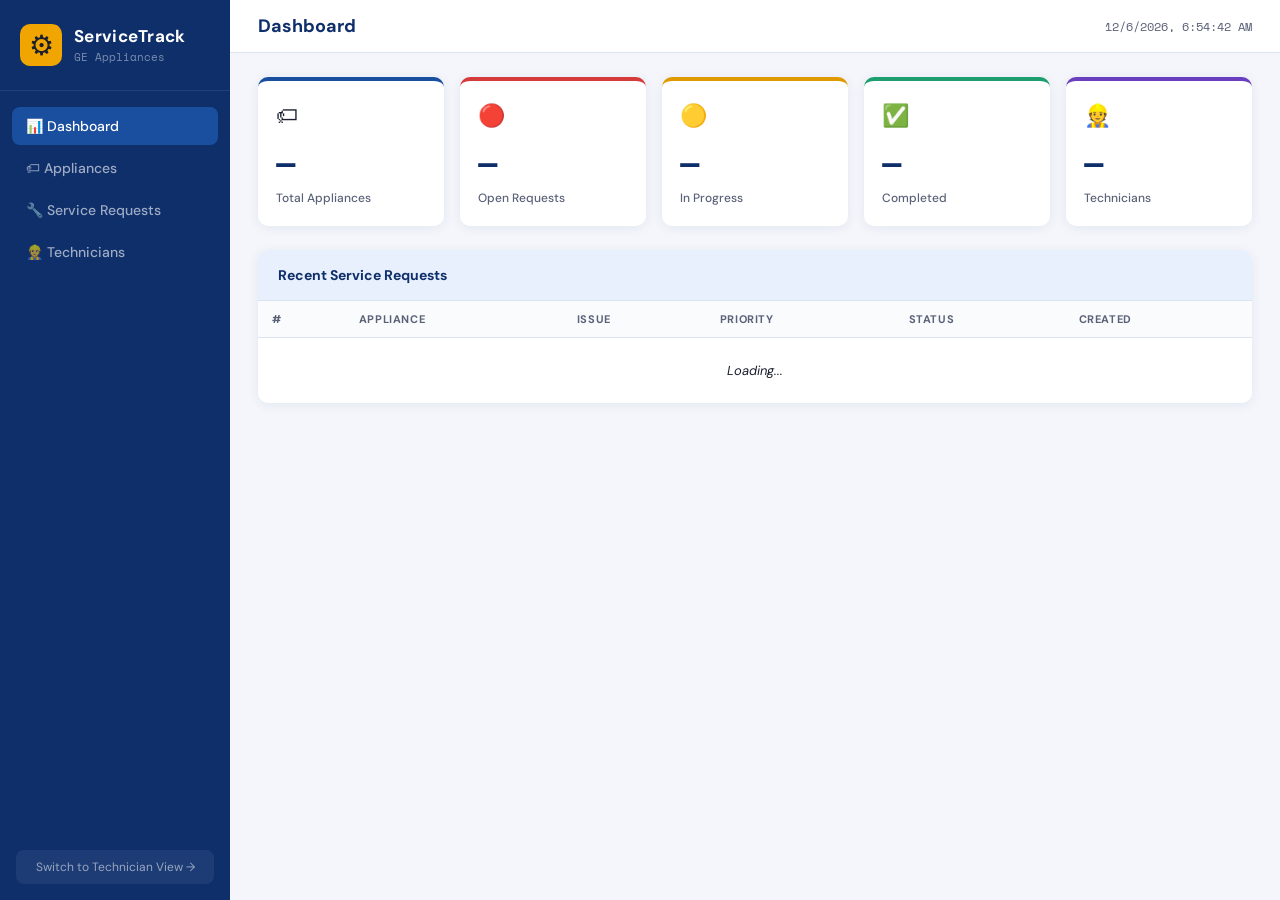
==== templates/index.html @ 8bd467b0 "Initial commit: Appliance Service Tracker - Full Stack Flask App" ====
<!DOCTYPE html>
<html lang="en">
<head>
  <meta charset="UTF-8" />
  <meta name="viewport" content="width=device-width, initial-scale=1.0" />
  <title>Appliance Service Tracker – Admin</title>
  <link rel="stylesheet" href="/static/css/style.css" />
  <link href="https://fonts.googleapis.com/css2?family=DM+Sans:wght@300;400;500;600;700&family=Space+Mono:wght@400;700&display=swap" rel="stylesheet">
</head>
<body>

  <!-- SIDEBAR -->
  <aside class="sidebar">
    <div class="sidebar-brand">
      <div class="brand-icon">⚙</div>
      <div>
        <div class="brand-title">ServiceTrack</div>
        <div class="brand-sub">GE Appliances</div>
      </div>
    </div>
    <nav class="sidebar-nav">
      <a class="nav-link active" onclick="showSection('dashboard')">📊 Dashboard</a>
      <a class="nav-link" onclick="showSection('appliances')">🏷 Appliances</a>
      <a class="nav-link" onclick="showSection('service-requests')">🔧 Service Requests</a>
      <a class="nav-link" onclick="showSection('technicians')">👷 Technicians</a>
    </nav>
    <div class="sidebar-footer">
      <a href="/technician" class="switch-btn">Switch to Technician View →</a>
    </div>
  </aside>

  <!-- MAIN -->
  <main class="main">

    <!-- TOPBAR -->
    <header class="topbar">
      <div class="topbar-title" id="topbar-title">Dashboard</div>
      <div class="topbar-time" id="topbar-time"></div>
    </header>

    <!-- DASHBOARD SECTION -->
    <section id="section-dashboard" class="section active">
      <div class="stat-grid">
        <div class="stat-card blue">
          <div class="stat-icon">🏷</div>
          <div class="stat-value" id="stat-appliances">—</div>
          <div class="stat-label">Total Appliances</div>
        </div>
        <div class="stat-card orange">
          <div class="stat-icon">🔴</div>
          <div class="stat-value" id="stat-open">—</div>
          <div class="stat-label">Open Requests</div>
        </div>
        <div class="stat-card yellow">
          <div class="stat-icon">🟡</div>
          <div class="stat-value" id="stat-inprogress">—</div>
          <div class="stat-label">In Progress</div>
        </div>
        <div class="stat-card green">
          <div class="stat-icon">✅</div>
          <div class="stat-value" id="stat-completed">—</div>
          <div class="stat-label">Completed</div>
        </div>
        <div class="stat-card purple">
          <div class="stat-icon">👷</div>
          <div class="stat-value" id="stat-technicians">—</div>
          <div class="stat-label">Technicians</div>
        </div>
      </div>
      <div class="table-card">
        <div class="table-header">Recent Service Requests</div>
        <table class="data-table">
          <thead><tr><th>#</th><th>Appliance</th><th>Issue</th><th>Priority</th><th>Status</th><th>Created</th></tr></thead>
          <tbody id="dashboard-table">
            <tr><td colspan="6" class="loading">Loading...</td></tr>
          </tbody>
        </table>
      </div>
    </section>

    <!-- APPLIANCES SECTION -->
    <section id="section-appliances" class="section">
      <div class="section-toolbar">
        <button class="btn btn-primary" onclick="openModal('modal-add-appliance')">+ Add Appliance</button>
      </div>
      <div class="table-card">
        <div class="table-header">Appliance Inventory</div>
        <table class="data-table">
          <thead><tr><th>ID</th><th>Name</th><th>Model</th><th>Serial</th><th>Location</th><th>Status</th><th>Requests</th><th>Actions</th></tr></thead>
          <tbody id="appliances-table">
            <tr><td colspan="8" class="loading">Loading...</td></tr>
          </tbody>
        </table>
      </div>
    </section>

    <!-- SERVICE REQUESTS SECTION -->
    <section id="section-service-requests" class="section">
      <div class="section-toolbar">
        <button class="btn btn-primary" onclick="openModal('modal-add-request')">+ New Request</button>
        <select id="filter-status" onchange="loadServiceRequests()" class="filter-select">
          <option value="">All Status</option>
          <option value="open">Open</option>
          <option value="in_progress">In Progress</option>
          <option value="completed">Completed</option>
          <option value="cancelled">Cancelled</option>
        </select>
      </div>
      <div class="table-card">
        <div class="table-header">Service Requests</div>
        <table class="data-table">
          <thead><tr><th>#</th><th>Appliance</th><th>Issue</th><th>Priority</th><th>Status</th><th>Technician</th><th>Date</th><th>Actions</th></tr></thead>
          <tbody id="requests-table">
            <tr><td colspan="8" class="loading">Loading...</td></tr>
          </tbody>
        </table>
      </div>
    </section>

    <!-- TECHNICIANS SECTION -->
    <section id="section-technicians" class="section">
      <div class="section-toolbar">
        <button class="btn btn-primary" onclick="openModal('modal-add-technician')">+ Add Technician</button>
      </div>
      <div class="technician-grid" id="technician-grid">
        <div class="loading">Loading...</div>
      </div>
    </section>

  </main>

  <!-- MODALS -->

  <!-- Add Appliance Modal -->
  <div id="modal-add-appliance" class="modal-overlay" onclick="closeModalOnOverlay(event,'modal-add-appliance')">
    <div class="modal">
      <div class="modal-title">Add New Appliance</div>
      <div class="form-group"><label>Name *</label><input id="a-name" class="form-input" placeholder="e.g. Refrigerator" /></div>
      <div class="form-group"><label>Model *</label><input id="a-model" class="form-input" placeholder="e.g. GE Profile PFE28KYNFS" /></div>
      <div class="form-group"><label>Serial Number</label><input id="a-serial" class="form-input" placeholder="e.g. SN10028" /></div>
      <div class="form-group"><label>Location</label><input id="a-location" class="form-input" placeholder="e.g. Kitchen Block A" /></div>
      <div class="form-group"><label>Purchase Date</label><input id="a-date" class="form-input" type="date" /></div>
      <div class="modal-actions">
        <button class="btn btn-ghost" onclick="closeModal('modal-add-appliance')">Cancel</button>
        <button class="btn btn-primary" onclick="submitAddAppliance()">Add Appliance</button>
      </div>
    </div>
  </div>

  <!-- Add Service Request Modal -->
  <div id="modal-add-request" class="modal-overlay" onclick="closeModalOnOverlay(event,'modal-add-request')">
    <div class="modal">
      <div class="modal-title">New Service Request</div>
      <div class="form-group"><label>Appliance *</label>
        <select id="r-appliance" class="form-input"></select>
      </div>
      <div class="form-group"><label>Issue Description *</label>
        <textarea id="r-issue" class="form-input" rows="3" placeholder="Describe the issue..."></textarea>
      </div>
      <div class="form-group"><label>Priority</label>
        <select id="r-priority" class="form-input">
          <option value="low">Low</option>
          <option value="medium" selected>Medium</option>
          <option value="high">High</option>
        </select>
      </div>
      <div class="modal-actions">
        <button class="btn btn-ghost" onclick="closeModal('modal-add-request')">Cancel</button>
        <button class="btn btn-primary" onclick="submitAddRequest()">Submit Request</button>
      </div>
    </div>
  </div>

  <!-- Assign Technician Modal -->
  <div id="modal-assign" class="modal-overlay" onclick="closeModalOnOverlay(event,'modal-assign')">
    <div class="modal">
      <div class="modal-title">Assign Technician</div>
      <div class="form-group"><label>Technician</label>
        <select id="assign-tech" class="form-input"></select>
      </div>
      <div class="form-group"><label>Update Status</label>
        <select id="assign-status" class="form-input">
          <option value="open">Open</option>
          <option value="in_progress">In Progress</option>
          <option value="completed">Completed</option>
          <option value="cancelled">Cancelled</option>
        </select>
      </div>
      <div class="form-group"><label>Notes</label>
        <textarea id="assign-notes" class="form-input" rows="2" placeholder="Add notes..."></textarea>
      </div>
      <input type="hidden" id="assign-req-id" />
      <div class="modal-actions">
        <button class="btn btn-ghost" onclick="closeModal('modal-assign')">Cancel</button>
        <button class="btn btn-primary" onclick="submitAssign()">Save</button>
      </div>
    </div>
  </div>

  <!-- Add Technician Modal -->
  <div id="modal-add-technician" class="modal-overlay" onclick="closeModalOnOverlay(event,'modal-add-technician')">
    <div class="modal">
      <div class="modal-title">Add Technician</div>
      <div class="form-group"><label>Name *</label><input id="t-name" class="form-input" placeholder="Full name" /></div>
      <div class="form-group"><label>Specialization *</label><input id="t-spec" class="form-input" placeholder="e.g. Refrigeration & HVAC" /></div>
      <div class="form-group"><label>Contact</label><input id="t-contact" class="form-input" placeholder="Phone number" /></div>
      <div class="modal-actions">
        <button class="btn btn-ghost" onclick="closeModal('modal-add-technician')">Cancel</button>
        <button class="btn btn-primary" onclick="submitAddTechnician()">Add Technician</button>
      </div>
    </div>
  </div>

  <!-- TOAST -->
  <div id="toast" class="toast"></div>

  <script src="/static/js/main.js"></script>
</body>
</html>
---- static/css/style.css ----
/* ── Appliance Service Tracker – Stylesheet ─────────────────────────────── */
/* Design: Industrial-clean, GE-inspired blue palette, DM Sans typography   */

:root {
  --blue:       #1a4fa0;
  --blue-dark:  #0f2f6b;
  --blue-light: #e8f0fd;
  --accent:     #f0a500;
  --green:      #1e9e6e;
  --red:        #d63b3b;
  --yellow:     #e09a00;
  --purple:     #6a3fbf;
  --bg:         #f4f6fb;
  --sidebar-bg: #0f2f6b;
  --card:       #ffffff;
  --text:       #1a1f2e;
  --text-soft:  #5a6278;
  --border:     #dce3f0;
  --radius:     10px;
  --shadow:     0 2px 12px rgba(15,47,107,0.08);
}

* { margin: 0; padding: 0; box-sizing: border-box; }

body {
  font-family: 'DM Sans', sans-serif;
  background: var(--bg);
  color: var(--text);
  display: flex;
  min-height: 100vh;
}

/* ── SIDEBAR ─────────────────────────────────── */
.sidebar {
  width: 230px;
  min-height: 100vh;
  background: var(--sidebar-bg);
  display: flex;
  flex-direction: column;
  position: fixed;
  top: 0; left: 0; bottom: 0;
}

.sidebar-brand {
  display: flex;
  align-items: center;
  gap: 12px;
  padding: 24px 20px;
  border-bottom: 1px solid rgba(255,255,255,0.08);
}

.brand-icon {
  font-size: 28px;
  background: var(--accent);
  width: 42px; height: 42px;
  border-radius: 10px;
  display: flex; align-items: center; justify-content: center;
}

.brand-title { font-size: 17px; font-weight: 700; color: #fff; letter-spacing: .3px; }
.brand-sub   { font-size: 11px; color: rgba(255,255,255,0.45); margin-top: 2px; font-family: 'Space Mono', monospace; }

.sidebar-nav {
  flex: 1;
  padding: 16px 12px;
  display: flex; flex-direction: column; gap: 4px;
}

.nav-link {
  display: block;
  padding: 10px 14px;
  border-radius: 8px;
  color: rgba(255,255,255,0.6);
  font-size: 14px; font-weight: 500;
  cursor: pointer;
  transition: all 0.18s;
  text-decoration: none;
}
.nav-link:hover  { background: rgba(255,255,255,0.08); color: #fff; }
.nav-link.active { background: var(--blue); color: #fff; }

.sidebar-footer { padding: 16px; }
.switch-btn {
  display: block;
  text-align: center;
  padding: 9px;
  border-radius: 8px;
  background: rgba(255,255,255,0.06);
  color: rgba(255,255,255,0.55);
  font-size: 12px;
  text-decoration: none;
  transition: all .18s;
}
.switch-btn:hover { background: rgba(255,255,255,0.12); color: #fff; }

/* ── MAIN ────────────────────────────────────── */
.main {
  margin-left: 230px;
  flex: 1;
  display: flex;
  flex-direction: column;
  min-height: 100vh;
}

.topbar {
  background: var(--card);
  border-bottom: 1px solid var(--border);
  padding: 14px 28px;
  display: flex; align-items: center; justify-content: space-between;
  position: sticky; top: 0; z-index: 10;
}

.topbar-title { font-size: 18px; font-weight: 700; color: var(--blue-dark); }
.topbar-time  { font-size: 12px; color: var(--text-soft); font-family: 'Space Mono', monospace; }

/* ── SECTIONS ────────────────────────────────── */
.section { display: none; padding: 24px 28px; }
.section.active { display: block; }

.section-toolbar {
  display: flex; align-items: center; gap: 12px;
  margin-bottom: 18px;
}

/* ── STAT CARDS ──────────────────────────────── */
.stat-grid {
  display: grid;
  grid-template-columns: repeat(5, 1fr);
  gap: 16px;
  margin-bottom: 24px;
}

.stat-card {
  background: var(--card);
  border-radius: var(--radius);
  padding: 20px 18px;
  box-shadow: var(--shadow);
  border-top: 4px solid transparent;
  position: relative; overflow: hidden;
}
.stat-card.blue   { border-top-color: var(--blue); }
.stat-card.orange { border-top-color: var(--red); }
.stat-card.yellow { border-top-color: var(--yellow); }
.stat-card.green  { border-top-color: var(--green); }
.stat-card.purple { border-top-color: var(--purple); }

.stat-icon  { font-size: 22px; margin-bottom: 8px; }
.stat-value { font-size: 32px; font-weight: 700; color: var(--blue-dark); font-family: 'Space Mono', monospace; }
.stat-label { font-size: 12px; color: var(--text-soft); margin-top: 4px; font-weight: 500; }

/* ── TABLE CARD ──────────────────────────────── */
.table-card {
  background: var(--card);
  border-radius: var(--radius);
  box-shadow: var(--shadow);
  overflow: hidden;
}

.table-header {
  padding: 16px 20px;
  font-size: 14px; font-weight: 700;
  color: var(--blue-dark);
  border-bottom: 1px solid var(--border);
  background: var(--blue-light);
}

.data-table {
  width: 100%;
  border-collapse: collapse;
  font-size: 13px;
}

.data-table thead th {
  padding: 11px 14px;
  text-align: left;
  font-size: 11px; font-weight: 700;
  color: var(--text-soft);
  text-transform: uppercase; letter-spacing: .6px;
  border-bottom: 1px solid var(--border);
  background: #fafbfd;
}

.data-table tbody tr {
  border-bottom: 1px solid var(--border);
  transition: background 0.12s;
}
.data-table tbody tr:last-child { border-bottom: none; }
.data-table tbody tr:hover { background: var(--blue-light); }

.data-table td {
  padding: 12px 14px;
  color: var(--text);
  vertical-align: middle;
}

.loading { color: var(--text-soft); text-align: center; padding: 24px !important; font-style: italic; }

/* ── BADGES ──────────────────────────────────── */
.badge {
  display: inline-block;
  padding: 3px 10px;
  border-radius: 20px;
  font-size: 11px; font-weight: 700;
  text-transform: uppercase; letter-spacing: .4px;
}
.badge-open        { background: #fff0e8; color: #c55a00; }
.badge-in_progress { background: #fff8e0; color: #a07000; }
.badge-completed   { background: #e6f9f2; color: #1e7a52; }
.badge-cancelled   { background: #f0f0f0; color: #888; }
.badge-active      { background: #e6f9f2; color: #1e7a52; }
.badge-maintenance { background: #fff8e0; color: #a07000; }
.badge-retired     { background: #f0f0f0; color: #888; }
.badge-high        { background: #fde8e8; color: var(--red); }
.badge-medium      { background: #fff8e0; color: #a07000; }
.badge-low         { background: #e6f9f2; color: #1e7a52; }

/* ── TECHNICIAN GRID ─────────────────────────── */
.technician-grid {
  display: grid;
  grid-template-columns: repeat(auto-fill, minmax(260px, 1fr));
  gap: 16px;
}

.tech-card {
  background: var(--card);
  border-radius: var(--radius);
  padding: 20px;
  box-shadow: var(--shadow);
  border-left: 4px solid var(--blue);
}

.tech-name  { font-size: 16px; font-weight: 700; color: var(--blue-dark); margin-bottom: 4px; }
.tech-spec  { font-size: 13px; color: var(--text-soft); margin-bottom: 8px; }
.tech-meta  { font-size: 12px; color: var(--text-soft); }
.tech-avail { font-weight: 600; }
.tech-avail.yes { color: var(--green); }
.tech-avail.no  { color: var(--red); }

/* ── BUTTONS ─────────────────────────────────── */
.btn {
  padding: 9px 18px;
  border-radius: 8px;
  border: none;
  font-size: 13px; font-weight: 600;
  cursor: pointer;
  transition: all .15s;
  font-family: 'DM Sans', sans-serif;
}
.btn-primary { background: var(--blue); color: #fff; }
.btn-primary:hover { background: var(--blue-dark); }
.btn-ghost { background: var(--border); color: var(--text); }
.btn-ghost:hover { background: #ccd4e0; }
.btn-sm { padding: 5px 12px; font-size: 12px; border-radius: 6px; }
.btn-warn { background: var(--red); color: #fff; }
.btn-warn:hover { background: #b02020; }
.btn-assign { background: var(--blue-light); color: var(--blue); border: 1px solid var(--blue); }
.btn-assign:hover { background: var(--blue); color: #fff; }

.filter-select {
  padding: 8px 12px;
  border-radius: 8px;
  border: 1px solid var(--border);
  font-size: 13px;
  font-family: 'DM Sans', sans-serif;
  background: var(--card); color: var(--text);
  cursor: pointer;
}

/* ── MODAL ───────────────────────────────────── */
.modal-overlay {
  display: none;
  position: fixed; inset: 0;
  background: rgba(10,25,60,0.45);
  z-index: 100;
  align-items: center; justify-content: center;
  backdrop-filter: blur(3px);
}
.modal-overlay.open { display: flex; }

.modal {
  background: var(--card);
  border-radius: 14px;
  padding: 28px;
  width: 440px;
  max-width: 95vw;
  box-shadow: 0 20px 60px rgba(10,25,60,0.25);
}

.modal-title {
  font-size: 18px; font-weight: 700;
  color: var(--blue-dark);
  margin-bottom: 20px;
  padding-bottom: 12px;
  border-bottom: 2px solid var(--blue-light);
}

.form-group { margin-bottom: 14px; }
.form-group label { display: block; font-size: 12px; font-weight: 600; color: var(--text-soft); margin-bottom: 5px; text-transform: uppercase; letter-spacing: .4px; }
.form-input {
  width: 100%;
  padding: 9px 12px;
  border: 1px solid var(--border);
  border-radius: 8px;
  font-size: 14px;
  font-family: 'DM Sans', sans-serif;
  color: var(--text);
  background: #fafbfd;
  transition: border .15s;
}
.form-input:focus { outline: none; border-color: var(--blue); background: #fff; }

textarea.form-input { resize: vertical; }

.modal-actions {
  display: flex; gap: 10px; justify-content: flex-end;
  margin-top: 20px;
  padding-top: 14px;
  border-top: 1px solid var(--border);
}

/* ── TOAST ───────────────────────────────────── */
.toast {
  position: fixed; bottom: 28px; right: 28px;
  background: var(--blue-dark);
  color: #fff;
  padding: 12px 20px;
  border-radius: 10px;
  font-size: 14px; font-weight: 500;
  box-shadow: 0 6px 24px rgba(0,0,0,0.25);
  transform: translateY(80px);
  opacity: 0;
  transition: all .3s ease;
  z-index: 999;
}
.toast.show { transform: translateY(0); opacity: 1; }
.toast.success { background: var(--green); }
.toast.error   { background: var(--red); }

/* ── RESPONSIVE ──────────────────────────────── */
@media (max-width: 900px) {
  .stat-grid { grid-template-columns: repeat(2,1fr); }
}
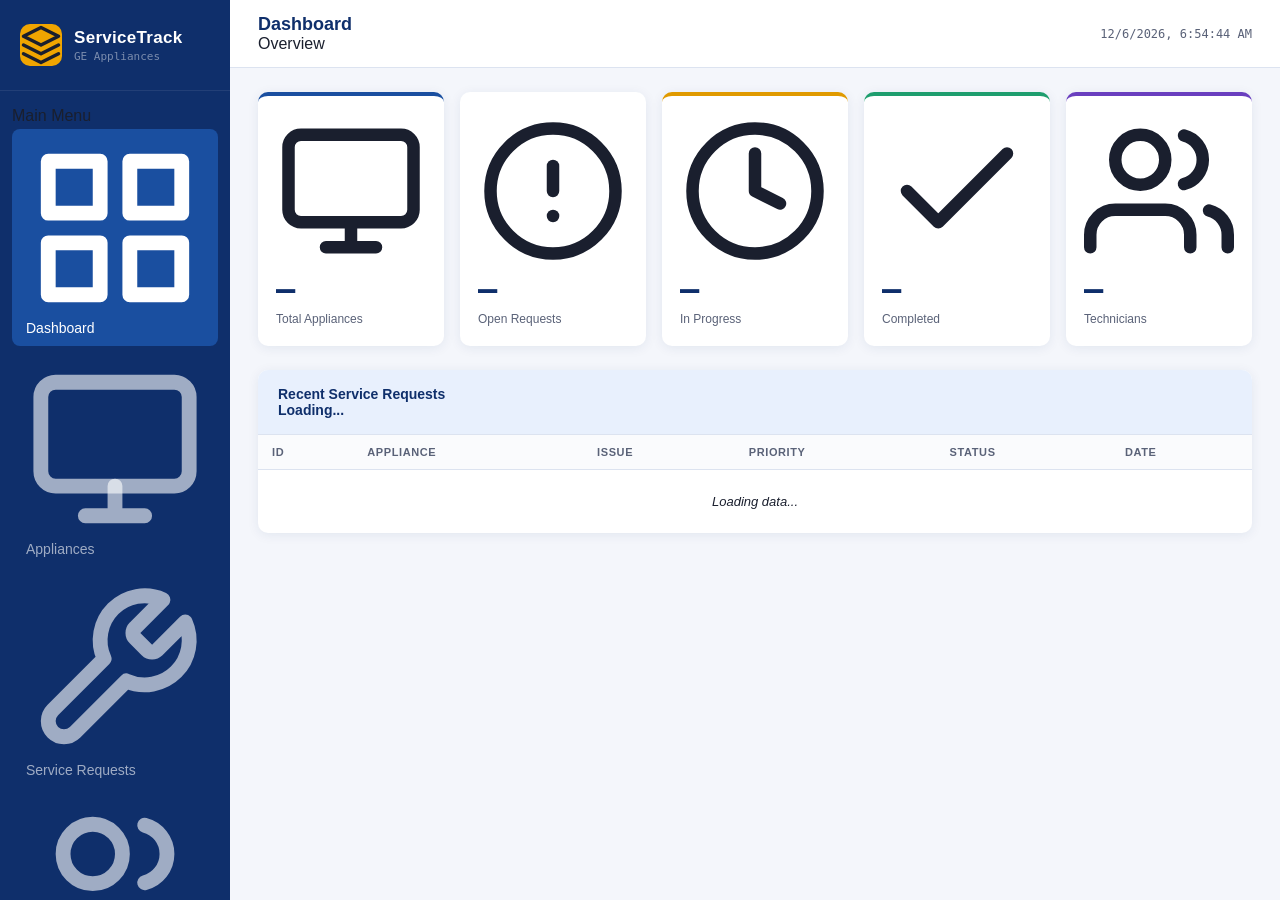
==== commit 63cb692d: "Add files via upload" ====
--- a/templates/index.html
+++ b/templates/index.html
@@ -3,217 +3,318 @@
 <head>
   <meta charset="UTF-8" />
   <meta name="viewport" content="width=device-width, initial-scale=1.0" />
-  <title>Appliance Service Tracker – Admin</title>
+  <title>ServiceTrack – GE Appliances</title>
   <link rel="stylesheet" href="/static/css/style.css" />
-  <link href="https://fonts.googleapis.com/css2?family=DM+Sans:wght@300;400;500;600;700&family=Space+Mono:wght@400;700&display=swap" rel="stylesheet">
+  <link href="https://fonts.googleapis.com/css2?family=Inter:wght@300;400;500;600;700;800&display=swap" rel="stylesheet">
 </head>
 <body>
 
-  <!-- SIDEBAR -->
-  <aside class="sidebar">
-    <div class="sidebar-brand">
-      <div class="brand-icon">⚙</div>
-      <div>
-        <div class="brand-title">ServiceTrack</div>
-        <div class="brand-sub">GE Appliances</div>
-      </div>
-    </div>
-    <nav class="sidebar-nav">
-      <a class="nav-link active" onclick="showSection('dashboard')">📊 Dashboard</a>
-      <a class="nav-link" onclick="showSection('appliances')">🏷 Appliances</a>
-      <a class="nav-link" onclick="showSection('service-requests')">🔧 Service Requests</a>
-      <a class="nav-link" onclick="showSection('technicians')">👷 Technicians</a>
-    </nav>
-    <div class="sidebar-footer">
-      <a href="/technician" class="switch-btn">Switch to Technician View →</a>
-    </div>
-  </aside>
-
-  <!-- MAIN -->
-  <main class="main">
-
-    <!-- TOPBAR -->
-    <header class="topbar">
+<!-- ── SIDEBAR ──────────────────────────────────────── -->
+<aside class="sidebar">
+  <div class="sidebar-brand">
+    <div class="brand-icon">
+      <svg viewBox="0 0 24 24" fill="none" stroke="currentColor" stroke-width="2" stroke-linecap="round" stroke-linejoin="round">
+        <path d="M12 2L2 7l10 5 10-5-10-5z"/><path d="M2 17l10 5 10-5"/><path d="M2 12l10 5 10-5"/>
+      </svg>
+    </div>
+    <div>
+      <div class="brand-title">ServiceTrack</div>
+      <div class="brand-sub">GE Appliances</div>
+    </div>
+  </div>
+
+  <nav class="sidebar-nav">
+    <div class="nav-label">Main Menu</div>
+
+    <a class="nav-link active" onclick="showSection('dashboard', this)">
+      <svg viewBox="0 0 24 24" fill="none" stroke="currentColor" stroke-width="2" stroke-linecap="round" stroke-linejoin="round">
+        <rect x="3" y="3" width="7" height="7"/><rect x="14" y="3" width="7" height="7"/>
+        <rect x="14" y="14" width="7" height="7"/><rect x="3" y="14" width="7" height="7"/>
+      </svg>
+      Dashboard
+    </a>
+
+    <a class="nav-link" onclick="showSection('appliances', this)">
+      <svg viewBox="0 0 24 24" fill="none" stroke="currentColor" stroke-width="2" stroke-linecap="round" stroke-linejoin="round">
+        <rect x="2" y="3" width="20" height="14" rx="2"/><path d="M8 21h8m-4-4v4"/>
+      </svg>
+      Appliances
+    </a>
+
+    <a class="nav-link" onclick="showSection('service-requests', this)">
+      <svg viewBox="0 0 24 24" fill="none" stroke="currentColor" stroke-width="2" stroke-linecap="round" stroke-linejoin="round">
+        <path d="M14.7 6.3a1 1 0 0 0 0 1.4l1.6 1.6a1 1 0 0 0 1.4 0l3.77-3.77a6 6 0 0 1-7.94 7.94l-6.91 6.91a2.12 2.12 0 0 1-3-3l6.91-6.91a6 6 0 0 1 7.94-7.94l-3.76 3.76z"/>
+      </svg>
+      Service Requests
+    </a>
+
+    <a class="nav-link" onclick="showSection('technicians', this)">
+      <svg viewBox="0 0 24 24" fill="none" stroke="currentColor" stroke-width="2" stroke-linecap="round" stroke-linejoin="round">
+        <path d="M17 21v-2a4 4 0 0 0-4-4H5a4 4 0 0 0-4 4v2"/><circle cx="9" cy="7" r="4"/>
+        <path d="M23 21v-2a4 4 0 0 0-3-3.87"/><path d="M16 3.13a4 4 0 0 1 0 7.75"/>
+      </svg>
+      Technicians
+    </a>
+  </nav>
+
+  <div class="sidebar-footer">
+    <a href="/technician" class="switch-btn">
+      <svg viewBox="0 0 24 24" fill="none" stroke="currentColor" stroke-width="2" stroke-linecap="round" stroke-linejoin="round">
+        <path d="M16 21v-2a4 4 0 0 0-4-4H6a4 4 0 0 0-4 4v2"/><circle cx="9" cy="7" r="4"/>
+        <polyline points="16 11 18 13 22 9"/>
+      </svg>
+      Technician View
+    </a>
+  </div>
+</aside>
+
+<!-- ── MAIN ──────────────────────────────────────────── -->
+<main class="main">
+
+  <!-- TOPBAR -->
+  <header class="topbar">
+    <div class="topbar-left">
       <div class="topbar-title" id="topbar-title">Dashboard</div>
+      <span class="topbar-badge" id="topbar-badge">Overview</span>
+    </div>
+    <div class="topbar-right">
+      <div class="topbar-dot"></div>
       <div class="topbar-time" id="topbar-time"></div>
-    </header>
-
-    <!-- DASHBOARD SECTION -->
-    <section id="section-dashboard" class="section active">
-      <div class="stat-grid">
-        <div class="stat-card blue">
-          <div class="stat-icon">🏷</div>
-          <div class="stat-value" id="stat-appliances">—</div>
-          <div class="stat-label">Total Appliances</div>
-        </div>
-        <div class="stat-card orange">
-          <div class="stat-icon">🔴</div>
-          <div class="stat-value" id="stat-open">—</div>
-          <div class="stat-label">Open Requests</div>
-        </div>
-        <div class="stat-card yellow">
-          <div class="stat-icon">🟡</div>
-          <div class="stat-value" id="stat-inprogress">—</div>
-          <div class="stat-label">In Progress</div>
-        </div>
-        <div class="stat-card green">
-          <div class="stat-icon">✅</div>
-          <div class="stat-value" id="stat-completed">—</div>
-          <div class="stat-label">Completed</div>
-        </div>
-        <div class="stat-card purple">
-          <div class="stat-icon">👷</div>
-          <div class="stat-value" id="stat-technicians">—</div>
-          <div class="stat-label">Technicians</div>
-        </div>
-      </div>
-      <div class="table-card">
-        <div class="table-header">Recent Service Requests</div>
-        <table class="data-table">
-          <thead><tr><th>#</th><th>Appliance</th><th>Issue</th><th>Priority</th><th>Status</th><th>Created</th></tr></thead>
-          <tbody id="dashboard-table">
-            <tr><td colspan="6" class="loading">Loading...</td></tr>
-          </tbody>
-        </table>
-      </div>
-    </section>
-
-    <!-- APPLIANCES SECTION -->
-    <section id="section-appliances" class="section">
-      <div class="section-toolbar">
-        <button class="btn btn-primary" onclick="openModal('modal-add-appliance')">+ Add Appliance</button>
-      </div>
-      <div class="table-card">
-        <div class="table-header">Appliance Inventory</div>
-        <table class="data-table">
-          <thead><tr><th>ID</th><th>Name</th><th>Model</th><th>Serial</th><th>Location</th><th>Status</th><th>Requests</th><th>Actions</th></tr></thead>
-          <tbody id="appliances-table">
-            <tr><td colspan="8" class="loading">Loading...</td></tr>
-          </tbody>
-        </table>
-      </div>
-    </section>
-
-    <!-- SERVICE REQUESTS SECTION -->
-    <section id="section-service-requests" class="section">
-      <div class="section-toolbar">
-        <button class="btn btn-primary" onclick="openModal('modal-add-request')">+ New Request</button>
-        <select id="filter-status" onchange="loadServiceRequests()" class="filter-select">
-          <option value="">All Status</option>
-          <option value="open">Open</option>
-          <option value="in_progress">In Progress</option>
-          <option value="completed">Completed</option>
-          <option value="cancelled">Cancelled</option>
-        </select>
-      </div>
-      <div class="table-card">
-        <div class="table-header">Service Requests</div>
-        <table class="data-table">
-          <thead><tr><th>#</th><th>Appliance</th><th>Issue</th><th>Priority</th><th>Status</th><th>Technician</th><th>Date</th><th>Actions</th></tr></thead>
-          <tbody id="requests-table">
-            <tr><td colspan="8" class="loading">Loading...</td></tr>
-          </tbody>
-        </table>
-      </div>
-    </section>
-
-    <!-- TECHNICIANS SECTION -->
-    <section id="section-technicians" class="section">
-      <div class="section-toolbar">
-        <button class="btn btn-primary" onclick="openModal('modal-add-technician')">+ Add Technician</button>
-      </div>
-      <div class="technician-grid" id="technician-grid">
-        <div class="loading">Loading...</div>
-      </div>
-    </section>
-
-  </main>
-
-  <!-- MODALS -->
-
-  <!-- Add Appliance Modal -->
-  <div id="modal-add-appliance" class="modal-overlay" onclick="closeModalOnOverlay(event,'modal-add-appliance')">
-    <div class="modal">
+    </div>
+  </header>
+
+  <!-- ── DASHBOARD ──────────────────────────────────── -->
+  <section id="section-dashboard" class="section active">
+
+    <div class="stat-grid">
+      <div class="stat-card blue">
+        <div class="stat-top">
+          <div class="stat-icon-wrap">
+            <svg viewBox="0 0 24 24" fill="none" stroke="currentColor" stroke-width="2" stroke-linecap="round" stroke-linejoin="round">
+              <rect x="2" y="3" width="20" height="14" rx="2"/><path d="M8 21h8m-4-4v4"/>
+            </svg>
+          </div>
+        </div>
+        <div class="stat-value" id="stat-appliances">—</div>
+        <div class="stat-label">Total Appliances</div>
+      </div>
+
+      <div class="stat-card red">
+        <div class="stat-top">
+          <div class="stat-icon-wrap">
+            <svg viewBox="0 0 24 24" fill="none" stroke="currentColor" stroke-width="2" stroke-linecap="round" stroke-linejoin="round">
+              <circle cx="12" cy="12" r="10"/><line x1="12" y1="8" x2="12" y2="12"/><line x1="12" y1="16" x2="12.01" y2="16"/>
+            </svg>
+          </div>
+        </div>
+        <div class="stat-value" id="stat-open">—</div>
+        <div class="stat-label">Open Requests</div>
+      </div>
+
+      <div class="stat-card yellow">
+        <div class="stat-top">
+          <div class="stat-icon-wrap">
+            <svg viewBox="0 0 24 24" fill="none" stroke="currentColor" stroke-width="2" stroke-linecap="round" stroke-linejoin="round">
+              <circle cx="12" cy="12" r="10"/><polyline points="12 6 12 12 16 14"/>
+            </svg>
+          </div>
+        </div>
+        <div class="stat-value" id="stat-inprogress">—</div>
+        <div class="stat-label">In Progress</div>
+      </div>
+
+      <div class="stat-card green">
+        <div class="stat-top">
+          <div class="stat-icon-wrap">
+            <svg viewBox="0 0 24 24" fill="none" stroke="currentColor" stroke-width="2" stroke-linecap="round" stroke-linejoin="round">
+              <polyline points="20 6 9 17 4 12"/>
+            </svg>
+          </div>
+        </div>
+        <div class="stat-value" id="stat-completed">—</div>
+        <div class="stat-label">Completed</div>
+      </div>
+
+      <div class="stat-card purple">
+        <div class="stat-top">
+          <div class="stat-icon-wrap">
+            <svg viewBox="0 0 24 24" fill="none" stroke="currentColor" stroke-width="2" stroke-linecap="round" stroke-linejoin="round">
+              <path d="M17 21v-2a4 4 0 0 0-4-4H5a4 4 0 0 0-4 4v2"/><circle cx="9" cy="7" r="4"/>
+              <path d="M23 21v-2a4 4 0 0 0-3-3.87"/><path d="M16 3.13a4 4 0 0 1 0 7.75"/>
+            </svg>
+          </div>
+        </div>
+        <div class="stat-value" id="stat-technicians">—</div>
+        <div class="stat-label">Technicians</div>
+      </div>
+    </div>
+
+    <div class="table-card">
+      <div class="table-header">
+        <div class="table-header-title">Recent Service Requests</div>
+        <div class="table-header-sub" id="dash-count">Loading...</div>
+      </div>
+      <table class="data-table">
+        <thead>
+          <tr>
+            <th>ID</th><th>Appliance</th><th>Issue</th>
+            <th>Priority</th><th>Status</th><th>Date</th>
+          </tr>
+        </thead>
+        <tbody id="dashboard-table">
+          <tr><td colspan="6" class="loading">Loading data...</td></tr>
+        </tbody>
+      </table>
+    </div>
+  </section>
+
+  <!-- ── APPLIANCES ──────────────────────────────────── -->
+  <section id="section-appliances" class="section">
+    <div class="section-toolbar">
+      <button class="btn btn-primary" onclick="openModal('modal-add-appliance')">
+        <svg viewBox="0 0 24 24" fill="none" stroke="currentColor" stroke-width="2.5" stroke-linecap="round" stroke-linejoin="round"><line x1="12" y1="5" x2="12" y2="19"/><line x1="5" y1="12" x2="19" y2="12"/></svg>
+        Add Appliance
+      </button>
+    </div>
+    <div class="table-card">
+      <div class="table-header">
+        <div class="table-header-title">Appliance Inventory</div>
+      </div>
+      <table class="data-table">
+        <thead>
+          <tr><th>ID</th><th>Name</th><th>Model</th><th>Serial</th><th>Location</th><th>Status</th><th>Requests</th><th>Actions</th></tr>
+        </thead>
+        <tbody id="appliances-table">
+          <tr><td colspan="8" class="loading">Loading...</td></tr>
+        </tbody>
+      </table>
+    </div>
+  </section>
+
+  <!-- ── SERVICE REQUESTS ────────────────────────────── -->
+  <section id="section-service-requests" class="section">
+    <div class="section-toolbar">
+      <button class="btn btn-primary" onclick="openModal('modal-add-request')">
+        <svg viewBox="0 0 24 24" fill="none" stroke="currentColor" stroke-width="2.5" stroke-linecap="round" stroke-linejoin="round"><line x1="12" y1="5" x2="12" y2="19"/><line x1="5" y1="12" x2="19" y2="12"/></svg>
+        New Request
+      </button>
+      <select id="filter-status" onchange="loadServiceRequests()" class="filter-select">
+        <option value="">All Status</option>
+        <option value="open">Open</option>
+        <option value="in_progress">In Progress</option>
+        <option value="completed">Completed</option>
+        <option value="cancelled">Cancelled</option>
+      </select>
+    </div>
+    <div class="table-card">
+      <div class="table-header">
+        <div class="table-header-title">Service Requests</div>
+      </div>
+      <table class="data-table">
+        <thead>
+          <tr><th>ID</th><th>Appliance</th><th>Issue</th><th>Priority</th><th>Status</th><th>Technician</th><th>Date</th><th>Actions</th></tr>
+        </thead>
+        <tbody id="requests-table">
+          <tr><td colspan="8" class="loading">Loading...</td></tr>
+        </tbody>
+      </table>
+    </div>
+  </section>
+
+  <!-- ── TECHNICIANS ─────────────────────────────────── -->
+  <section id="section-technicians" class="section">
+    <div class="section-toolbar">
+      <button class="btn btn-primary" onclick="openModal('modal-add-technician')">
+        <svg viewBox="0 0 24 24" fill="none" stroke="currentColor" stroke-width="2.5" stroke-linecap="round" stroke-linejoin="round"><line x1="12" y1="5" x2="12" y2="19"/><line x1="5" y1="12" x2="19" y2="12"/></svg>
+        Add Technician
+      </button>
+    </div>
+    <div class="technician-grid" id="technician-grid">
+      <div class="loading">Loading...</div>
+    </div>
+  </section>
+
+</main>
+
+<!-- ── MODALS ──────────────────────────────────────── -->
+
+<div id="modal-add-appliance" class="modal-overlay" onclick="closeModalOnOverlay(event,'modal-add-appliance')">
+  <div class="modal">
+    <div class="modal-header">
       <div class="modal-title">Add New Appliance</div>
-      <div class="form-group"><label>Name *</label><input id="a-name" class="form-input" placeholder="e.g. Refrigerator" /></div>
-      <div class="form-group"><label>Model *</label><input id="a-model" class="form-input" placeholder="e.g. GE Profile PFE28KYNFS" /></div>
-      <div class="form-group"><label>Serial Number</label><input id="a-serial" class="form-input" placeholder="e.g. SN10028" /></div>
-      <div class="form-group"><label>Location</label><input id="a-location" class="form-input" placeholder="e.g. Kitchen Block A" /></div>
-      <div class="form-group"><label>Purchase Date</label><input id="a-date" class="form-input" type="date" /></div>
-      <div class="modal-actions">
-        <button class="btn btn-ghost" onclick="closeModal('modal-add-appliance')">Cancel</button>
-        <button class="btn btn-primary" onclick="submitAddAppliance()">Add Appliance</button>
-      </div>
-    </div>
-  </div>
-
-  <!-- Add Service Request Modal -->
-  <div id="modal-add-request" class="modal-overlay" onclick="closeModalOnOverlay(event,'modal-add-request')">
-    <div class="modal">
+      <button class="modal-close" onclick="closeModal('modal-add-appliance')">✕</button>
+    </div>
+    <div class="form-group"><label class="form-label">Name *</label><input id="a-name" class="form-input" placeholder="e.g. Refrigerator" /></div>
+    <div class="form-group"><label class="form-label">Model *</label><input id="a-model" class="form-input" placeholder="e.g. GE Profile PFE28KYNFS" /></div>
+    <div class="form-group"><label class="form-label">Serial Number</label><input id="a-serial" class="form-input" placeholder="e.g. SN10028" /></div>
+    <div class="form-group"><label class="form-label">Location</label><input id="a-location" class="form-input" placeholder="e.g. Kitchen Block A" /></div>
+    <div class="form-group"><label class="form-label">Purchase Date</label><input id="a-date" class="form-input" type="date" /></div>
+    <div class="modal-actions">
+      <button class="btn btn-ghost" onclick="closeModal('modal-add-appliance')">Cancel</button>
+      <button class="btn btn-primary" onclick="submitAddAppliance()">Add Appliance</button>
+    </div>
+  </div>
+</div>
+
+<div id="modal-add-request" class="modal-overlay" onclick="closeModalOnOverlay(event,'modal-add-request')">
+  <div class="modal">
+    <div class="modal-header">
       <div class="modal-title">New Service Request</div>
-      <div class="form-group"><label>Appliance *</label>
-        <select id="r-appliance" class="form-input"></select>
-      </div>
-      <div class="form-group"><label>Issue Description *</label>
-        <textarea id="r-issue" class="form-input" rows="3" placeholder="Describe the issue..."></textarea>
-      </div>
-      <div class="form-group"><label>Priority</label>
-        <select id="r-priority" class="form-input">
-          <option value="low">Low</option>
-          <option value="medium" selected>Medium</option>
-          <option value="high">High</option>
-        </select>
-      </div>
-      <div class="modal-actions">
-        <button class="btn btn-ghost" onclick="closeModal('modal-add-request')">Cancel</button>
-        <button class="btn btn-primary" onclick="submitAddRequest()">Submit Request</button>
-      </div>
-    </div>
-  </div>
-
-  <!-- Assign Technician Modal -->
-  <div id="modal-assign" class="modal-overlay" onclick="closeModalOnOverlay(event,'modal-assign')">
-    <div class="modal">
-      <div class="modal-title">Assign Technician</div>
-      <div class="form-group"><label>Technician</label>
-        <select id="assign-tech" class="form-input"></select>
-      </div>
-      <div class="form-group"><label>Update Status</label>
-        <select id="assign-status" class="form-input">
-          <option value="open">Open</option>
-          <option value="in_progress">In Progress</option>
-          <option value="completed">Completed</option>
-          <option value="cancelled">Cancelled</option>
-        </select>
-      </div>
-      <div class="form-group"><label>Notes</label>
-        <textarea id="assign-notes" class="form-input" rows="2" placeholder="Add notes..."></textarea>
-      </div>
-      <input type="hidden" id="assign-req-id" />
-      <div class="modal-actions">
-        <button class="btn btn-ghost" onclick="closeModal('modal-assign')">Cancel</button>
-        <button class="btn btn-primary" onclick="submitAssign()">Save</button>
-      </div>
-    </div>
-  </div>
-
-  <!-- Add Technician Modal -->
-  <div id="modal-add-technician" class="modal-overlay" onclick="closeModalOnOverlay(event,'modal-add-technician')">
-    <div class="modal">
+      <button class="modal-close" onclick="closeModal('modal-add-request')">✕</button>
+    </div>
+    <div class="form-group"><label class="form-label">Appliance *</label><select id="r-appliance" class="form-input"></select></div>
+    <div class="form-group"><label class="form-label">Issue Description *</label><textarea id="r-issue" class="form-input" placeholder="Describe the issue in detail..."></textarea></div>
+    <div class="form-group"><label class="form-label">Priority</label>
+      <select id="r-priority" class="form-input">
+        <option value="low">Low</option><option value="medium" selected>Medium</option><option value="high">High</option>
+      </select>
+    </div>
+    <div class="modal-actions">
+      <button class="btn btn-ghost" onclick="closeModal('modal-add-request')">Cancel</button>
+      <button class="btn btn-primary" onclick="submitAddRequest()">Submit Request</button>
+    </div>
+  </div>
+</div>
+
+<div id="modal-assign" class="modal-overlay" onclick="closeModalOnOverlay(event,'modal-assign')">
+  <div class="modal">
+    <div class="modal-header">
+      <div class="modal-title">Edit Service Request</div>
+      <button class="modal-close" onclick="closeModal('modal-assign')">✕</button>
+    </div>
+    <div class="form-group"><label class="form-label">Assign Technician</label><select id="assign-tech" class="form-input"></select></div>
+    <div class="form-group"><label class="form-label">Status</label>
+      <select id="assign-status" class="form-input">
+        <option value="open">Open</option><option value="in_progress">In Progress</option>
+        <option value="completed">Completed</option><option value="cancelled">Cancelled</option>
+      </select>
+    </div>
+    <div class="form-group"><label class="form-label">Notes</label><textarea id="assign-notes" class="form-input" placeholder="Add service notes..."></textarea></div>
+    <input type="hidden" id="assign-req-id" />
+    <div class="modal-actions">
+      <button class="btn btn-ghost" onclick="closeModal('modal-assign')">Cancel</button>
+      <button class="btn btn-primary" onclick="submitAssign()">Save Changes</button>
+    </div>
+  </div>
+</div>
+
+<div id="modal-add-technician" class="modal-overlay" onclick="closeModalOnOverlay(event,'modal-add-technician')">
+  <div class="modal">
+    <div class="modal-header">
       <div class="modal-title">Add Technician</div>
-      <div class="form-group"><label>Name *</label><input id="t-name" class="form-input" placeholder="Full name" /></div>
-      <div class="form-group"><label>Specialization *</label><input id="t-spec" class="form-input" placeholder="e.g. Refrigeration & HVAC" /></div>
-      <div class="form-group"><label>Contact</label><input id="t-contact" class="form-input" placeholder="Phone number" /></div>
-      <div class="modal-actions">
-        <button class="btn btn-ghost" onclick="closeModal('modal-add-technician')">Cancel</button>
-        <button class="btn btn-primary" onclick="submitAddTechnician()">Add Technician</button>
-      </div>
-    </div>
-  </div>
-
-  <!-- TOAST -->
-  <div id="toast" class="toast"></div>
-
-  <script src="/static/js/main.js"></script>
+      <button class="modal-close" onclick="closeModal('modal-add-technician')">✕</button>
+    </div>
+    <div class="form-group"><label class="form-label">Full Name *</label><input id="t-name" class="form-input" placeholder="e.g. Rajesh Kumar" /></div>
+    <div class="form-group"><label class="form-label">Specialization *</label><input id="t-spec" class="form-input" placeholder="e.g. Refrigeration & HVAC" /></div>
+    <div class="form-group"><label class="form-label">Contact Number</label><input id="t-contact" class="form-input" placeholder="Phone number" /></div>
+    <div class="modal-actions">
+      <button class="btn btn-ghost" onclick="closeModal('modal-add-technician')">Cancel</button>
+      <button class="btn btn-primary" onclick="submitAddTechnician()">Add Technician</button>
+    </div>
+  </div>
+</div>
+
+<div id="toast" class="toast"></div>
+<script src="/static/js/main.js"></script>
 </body>
 </html>
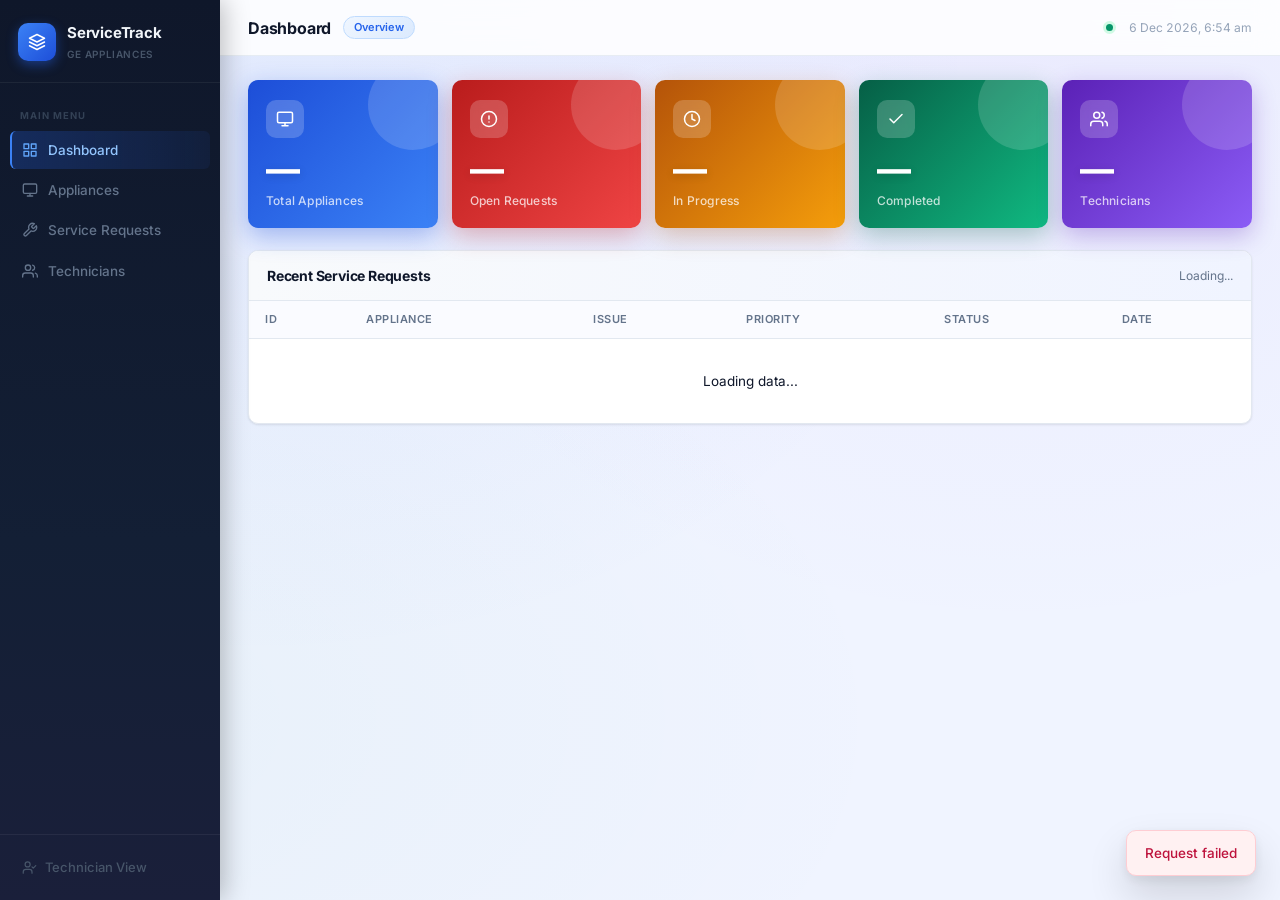
==== commit c56b1468: "fix: mobile responsive - hamburger drawer, table scroll" ====
--- a/templates/index.html
+++ b/templates/index.html
@@ -68,12 +68,18 @@
   </div>
 </aside>
 
+<!-- Sidebar overlay for mobile tap-to-close -->
+<div class="sidebar-overlay" id="sidebar-overlay" onclick="closeSidebar()"></div>
+
 <!-- ── MAIN ──────────────────────────────────────────── -->
 <main class="main">
 
   <!-- TOPBAR -->
   <header class="topbar">
     <div class="topbar-left">
+      <button class="hamburger" id="hamburger" onclick="toggleSidebar()">
+        <span></span><span></span><span></span>
+      </button>
       <div class="topbar-title" id="topbar-title">Dashboard</div>
       <span class="topbar-badge" id="topbar-badge">Overview</span>
     </div>
@@ -154,6 +160,7 @@
         <div class="table-header-title">Recent Service Requests</div>
         <div class="table-header-sub" id="dash-count">Loading...</div>
       </div>
+      <div class="table-scroll">
       <table class="data-table">
         <thead>
           <tr>
@@ -165,6 +172,7 @@
           <tr><td colspan="6" class="loading">Loading data...</td></tr>
         </tbody>
       </table>
+      </div>
     </div>
   </section>
 
@@ -180,6 +188,7 @@
       <div class="table-header">
         <div class="table-header-title">Appliance Inventory</div>
       </div>
+      <div class="table-scroll">
       <table class="data-table">
         <thead>
           <tr><th>ID</th><th>Name</th><th>Model</th><th>Serial</th><th>Location</th><th>Status</th><th>Requests</th><th>Actions</th></tr>
@@ -188,6 +197,7 @@
           <tr><td colspan="8" class="loading">Loading...</td></tr>
         </tbody>
       </table>
+      </div>
     </div>
   </section>
 
@@ -210,6 +220,7 @@
       <div class="table-header">
         <div class="table-header-title">Service Requests</div>
       </div>
+      <div class="table-scroll">
       <table class="data-table">
         <thead>
           <tr><th>ID</th><th>Appliance</th><th>Issue</th><th>Priority</th><th>Status</th><th>Technician</th><th>Date</th><th>Actions</th></tr>
@@ -218,6 +229,7 @@
           <tr><td colspan="8" class="loading">Loading...</td></tr>
         </tbody>
       </table>
+      </div>
     </div>
   </section>
 
@@ -316,5 +328,26 @@
 
 <div id="toast" class="toast"></div>
 <script src="/static/js/main.js"></script>
+<script>
+  function toggleSidebar() {
+    const sidebar  = document.querySelector('.sidebar');
+    const overlay  = document.getElementById('sidebar-overlay');
+    const hamburger = document.getElementById('hamburger');
+    sidebar.classList.toggle('open');
+    overlay.classList.toggle('open');
+    hamburger.classList.toggle('open');
+  }
+  function closeSidebar() {
+    document.querySelector('.sidebar').classList.remove('open');
+    document.getElementById('sidebar-overlay').classList.remove('open');
+    document.getElementById('hamburger').classList.remove('open');
+  }
+  // Close sidebar when a nav link is clicked on mobile
+  document.querySelectorAll('.nav-link').forEach(link => {
+    link.addEventListener('click', () => {
+      if (window.innerWidth <= 760) closeSidebar();
+    });
+  });
+</script>
 </body>
 </html>
--- a/static/css/style.css
+++ b/static/css/style.css
@@ -1,342 +1,642 @@
-/* ── Appliance Service Tracker – Stylesheet ─────────────────────────────── */
-/* Design: Industrial-clean, GE-inspired blue palette, DM Sans typography   */
+/* ── Appliance Service Tracker – Gradient UI ────────────────────────────── */
+@import url('https://fonts.googleapis.com/css2?family=Inter:wght@300;400;500;600;700;800&display=swap');
 
 :root {
-  --blue:       #1a4fa0;
-  --blue-dark:  #0f2f6b;
-  --blue-light: #e8f0fd;
-  --accent:     #f0a500;
-  --green:      #1e9e6e;
-  --red:        #d63b3b;
-  --yellow:     #e09a00;
-  --purple:     #6a3fbf;
-  --bg:         #f4f6fb;
-  --sidebar-bg: #0f2f6b;
-  --card:       #ffffff;
-  --text:       #1a1f2e;
-  --text-soft:  #5a6278;
-  --border:     #dce3f0;
-  --radius:     10px;
-  --shadow:     0 2px 12px rgba(15,47,107,0.08);
-}
-
-* { margin: 0; padding: 0; box-sizing: border-box; }
+  --blue:         #1d4ed8;
+  --blue-dark:    #1e3a8a;
+  --blue-mid:     #2563eb;
+  --blue-light:   #eff6ff;
+  --blue-border:  #bfdbfe;
+  --green:        #059669;
+  --green-light:  #ecfdf5;
+  --red:          #dc2626;
+  --red-light:    #fef2f2;
+  --yellow:       #d97706;
+  --yellow-light: #fffbeb;
+  --purple:       #7c3aed;
+  --purple-light: #f5f3ff;
+  --orange:       #ea580c;
+  --orange-light: #fff7ed;
+  --sidebar:      #0f172a;
+  --sidebar-mid:  #1e293b;
+  --sidebar-line: rgba(255,255,255,0.06);
+  --bg:           #f0f4ff;
+  --card:         #ffffff;
+  --text:         #0f172a;
+  --text-soft:    #64748b;
+  --text-xsoft:   #94a3b8;
+  --border:       #e2e8f0;
+  --border-mid:   #cbd5e1;
+  --radius-sm:    6px;
+  --radius:       10px;
+  --radius-lg:    14px;
+  --shadow-sm:    0 1px 3px rgba(0,0,0,0.06), 0 1px 2px rgba(0,0,0,0.04);
+  --shadow:       0 4px 16px rgba(0,0,0,0.10), 0 1px 4px rgba(0,0,0,0.06);
+  --shadow-lg:    0 20px 40px rgba(0,0,0,0.14), 0 4px 12px rgba(0,0,0,0.08);
+  --shadow-color: 0 8px 24px rgba(37,99,235,0.18);
+}
+
+*, *::before, *::after { margin: 0; padding: 0; box-sizing: border-box; }
 
 body {
-  font-family: 'DM Sans', sans-serif;
+  font-family: 'Inter', system-ui, sans-serif;
   background: var(--bg);
+  /* Subtle mesh gradient background */
+  background-image:
+    radial-gradient(at 20% 10%, rgba(37,99,235,0.07) 0px, transparent 50%),
+    radial-gradient(at 80% 0%,  rgba(124,58,237,0.05) 0px, transparent 50%),
+    radial-gradient(at 0%  80%, rgba(5,150,105,0.04)  0px, transparent 50%);
+  background-attachment: fixed;
   color: var(--text);
   display: flex;
   min-height: 100vh;
+  font-size: 14px;
+  line-height: 1.5;
+  -webkit-font-smoothing: antialiased;
 }
 
 /* ── SIDEBAR ─────────────────────────────────── */
 .sidebar {
-  width: 230px;
+  width: 220px;
   min-height: 100vh;
-  background: var(--sidebar-bg);
+  background: linear-gradient(180deg, #0f172a 0%, #131f35 60%, #1a1f3a 100%);
   display: flex;
   flex-direction: column;
   position: fixed;
   top: 0; left: 0; bottom: 0;
+  z-index: 50;
+  box-shadow: 4px 0 24px rgba(0,0,0,0.25);
 }
 
 .sidebar-brand {
   display: flex;
   align-items: center;
-  gap: 12px;
-  padding: 24px 20px;
-  border-bottom: 1px solid rgba(255,255,255,0.08);
+  gap: 11px;
+  padding: 22px 18px 20px;
+  border-bottom: 1px solid var(--sidebar-line);
 }
 
 .brand-icon {
-  font-size: 28px;
-  background: var(--accent);
-  width: 42px; height: 42px;
+  width: 38px; height: 38px;
   border-radius: 10px;
+  background: linear-gradient(135deg, #3b82f6, #1d4ed8);
   display: flex; align-items: center; justify-content: center;
-}
-
-.brand-title { font-size: 17px; font-weight: 700; color: #fff; letter-spacing: .3px; }
-.brand-sub   { font-size: 11px; color: rgba(255,255,255,0.45); margin-top: 2px; font-family: 'Space Mono', monospace; }
+  box-shadow: 0 4px 12px rgba(37,99,235,0.45);
+  flex-shrink: 0;
+}
+.brand-icon svg { width: 18px; height: 18px; color: #fff; }
+
+.brand-title { font-size: 15px; font-weight: 700; color: #f1f5f9; letter-spacing: -0.2px; }
+.brand-sub   { font-size: 10px; color: #475569; margin-top: 2px; font-weight: 600; letter-spacing: 0.6px; text-transform: uppercase; }
 
 .sidebar-nav {
   flex: 1;
-  padding: 16px 12px;
-  display: flex; flex-direction: column; gap: 4px;
+  padding: 12px 10px;
+  display: flex; flex-direction: column; gap: 2px;
+}
+
+.nav-label {
+  font-size: 9.5px; font-weight: 700;
+  color: #334155;
+  text-transform: uppercase; letter-spacing: 1px;
+  padding: 14px 10px 6px;
 }
 
 .nav-link {
-  display: block;
-  padding: 10px 14px;
-  border-radius: 8px;
-  color: rgba(255,255,255,0.6);
-  font-size: 14px; font-weight: 500;
+  display: flex; align-items: center; gap: 10px;
+  padding: 9px 12px;
+  border-radius: var(--radius-sm);
+  color: #64748b;
+  font-size: 13.5px; font-weight: 500;
   cursor: pointer;
-  transition: all 0.18s;
+  transition: all 0.15s;
   text-decoration: none;
-}
-.nav-link:hover  { background: rgba(255,255,255,0.08); color: #fff; }
-.nav-link.active { background: var(--blue); color: #fff; }
-
-.sidebar-footer { padding: 16px; }
+  border: none; background: none;
+  width: 100%; text-align: left;
+}
+.nav-link svg { width: 16px; height: 16px; flex-shrink: 0; }
+.nav-link:hover { background: rgba(255,255,255,0.07); color: #cbd5e1; }
+.nav-link.active {
+  background: linear-gradient(90deg, rgba(37,99,235,0.25), rgba(37,99,235,0.08));
+  color: #93c5fd;
+  border-left: 2px solid #3b82f6;
+  padding-left: 10px;
+}
+.nav-link.active svg { color: #60a5fa; }
+
+.sidebar-footer { padding: 14px 10px; border-top: 1px solid var(--sidebar-line); }
 .switch-btn {
-  display: block;
-  text-align: center;
-  padding: 9px;
-  border-radius: 8px;
-  background: rgba(255,255,255,0.06);
-  color: rgba(255,255,255,0.55);
-  font-size: 12px;
+  display: flex; align-items: center; gap: 8px;
+  padding: 9px 12px;
+  border-radius: var(--radius-sm);
+  color: #475569; font-size: 13px; font-weight: 500;
   text-decoration: none;
-  transition: all .18s;
-}
-.switch-btn:hover { background: rgba(255,255,255,0.12); color: #fff; }
+  transition: all .15s;
+}
+.switch-btn svg { width: 15px; height: 15px; flex-shrink: 0; }
+.switch-btn:hover { background: rgba(255,255,255,0.06); color: #94a3b8; }
 
 /* ── MAIN ────────────────────────────────────── */
 .main {
-  margin-left: 230px;
+  margin-left: 220px;
   flex: 1;
-  display: flex;
-  flex-direction: column;
+  display: flex; flex-direction: column;
   min-height: 100vh;
 }
 
+/* ── TOPBAR ──────────────────────────────────── */
 .topbar {
-  background: var(--card);
-  border-bottom: 1px solid var(--border);
-  padding: 14px 28px;
+  background: rgba(255,255,255,0.85);
+  backdrop-filter: blur(12px);
+  -webkit-backdrop-filter: blur(12px);
+  border-bottom: 1px solid rgba(226,232,240,0.8);
+  padding: 0 28px;
+  height: 56px;
   display: flex; align-items: center; justify-content: space-between;
-  position: sticky; top: 0; z-index: 10;
-}
-
-.topbar-title { font-size: 18px; font-weight: 700; color: var(--blue-dark); }
-.topbar-time  { font-size: 12px; color: var(--text-soft); font-family: 'Space Mono', monospace; }
+  position: sticky; top: 0; z-index: 40;
+}
+
+.topbar-left { display: flex; align-items: center; gap: 12px; }
+.topbar-title { font-size: 16px; font-weight: 700; color: var(--text); letter-spacing: -0.2px; }
+.topbar-badge {
+  font-size: 11px; font-weight: 600;
+  background: linear-gradient(135deg, #eff6ff, #dbeafe);
+  color: var(--blue-mid);
+  padding: 2px 10px; border-radius: 20px;
+  border: 1px solid var(--blue-border);
+}
+
+.topbar-right { display: flex; align-items: center; gap: 16px; }
+.topbar-time  { font-size: 12px; color: var(--text-xsoft); font-variant-numeric: tabular-nums; }
+.topbar-dot   { width: 7px; height: 7px; border-radius: 50%; background: var(--green); box-shadow: 0 0 0 3px #d1fae5; animation: pulse 2s infinite; }
+
+@keyframes pulse {
+  0%, 100% { box-shadow: 0 0 0 3px #d1fae5; }
+  50%       { box-shadow: 0 0 0 5px #a7f3d0; }
+}
 
 /* ── SECTIONS ────────────────────────────────── */
 .section { display: none; padding: 24px 28px; }
 .section.active { display: block; }
 
 .section-toolbar {
-  display: flex; align-items: center; gap: 12px;
-  margin-bottom: 18px;
+  display: flex; align-items: center; gap: 10px;
+  margin-bottom: 20px;
 }
 
 /* ── STAT CARDS ──────────────────────────────── */
 .stat-grid {
   display: grid;
   grid-template-columns: repeat(5, 1fr);
-  gap: 16px;
-  margin-bottom: 24px;
+  gap: 14px;
+  margin-bottom: 22px;
 }
 
 .stat-card {
-  background: var(--card);
   border-radius: var(--radius);
-  padding: 20px 18px;
-  box-shadow: var(--shadow);
-  border-top: 4px solid transparent;
-  position: relative; overflow: hidden;
-}
-.stat-card.blue   { border-top-color: var(--blue); }
-.stat-card.orange { border-top-color: var(--red); }
-.stat-card.yellow { border-top-color: var(--yellow); }
-.stat-card.green  { border-top-color: var(--green); }
-.stat-card.purple { border-top-color: var(--purple); }
-
-.stat-icon  { font-size: 22px; margin-bottom: 8px; }
-.stat-value { font-size: 32px; font-weight: 700; color: var(--blue-dark); font-family: 'Space Mono', monospace; }
-.stat-label { font-size: 12px; color: var(--text-soft); margin-top: 4px; font-weight: 500; }
+  padding: 20px 18px 18px;
+  position: relative;
+  overflow: hidden;
+  transition: transform 0.2s, box-shadow 0.2s;
+  cursor: default;
+}
+.stat-card:hover { transform: translateY(-3px); box-shadow: var(--shadow); }
+
+/* Decorative blob in top-right corner of each card */
+.stat-card::after {
+  content: '';
+  position: absolute;
+  top: -20px; right: -20px;
+  width: 90px; height: 90px;
+  border-radius: 50%;
+  opacity: 0.15;
+}
+
+/* Blue card */
+.stat-card.blue {
+  background: linear-gradient(135deg, #1d4ed8 0%, #3b82f6 100%);
+  box-shadow: 0 8px 24px rgba(29,78,216,0.35);
+}
+.stat-card.blue::after { background: #fff; }
+
+/* Red card */
+.stat-card.red {
+  background: linear-gradient(135deg, #b91c1c 0%, #ef4444 100%);
+  box-shadow: 0 8px 24px rgba(185,28,28,0.30);
+}
+.stat-card.red::after { background: #fff; }
+
+/* Yellow card */
+.stat-card.yellow {
+  background: linear-gradient(135deg, #b45309 0%, #f59e0b 100%);
+  box-shadow: 0 8px 24px rgba(180,83,9,0.30);
+}
+.stat-card.yellow::after { background: #fff; }
+
+/* Green card */
+.stat-card.green {
+  background: linear-gradient(135deg, #065f46 0%, #10b981 100%);
+  box-shadow: 0 8px 24px rgba(6,95,70,0.30);
+}
+.stat-card.green::after { background: #fff; }
+
+/* Purple card */
+.stat-card.purple {
+  background: linear-gradient(135deg, #5b21b6 0%, #8b5cf6 100%);
+  box-shadow: 0 8px 24px rgba(91,33,182,0.30);
+}
+.stat-card.purple::after { background: #fff; }
+
+.stat-top {
+  display: flex; align-items: center; justify-content: space-between;
+  margin-bottom: 14px;
+}
+
+.stat-icon-wrap {
+  width: 38px; height: 38px;
+  border-radius: 10px;
+  background: rgba(255,255,255,0.2);
+  display: flex; align-items: center; justify-content: center;
+  backdrop-filter: blur(4px);
+}
+.stat-icon-wrap svg { width: 18px; height: 18px; color: #fff; }
+
+.stat-value {
+  font-size: 34px; font-weight: 800;
+  color: #fff;
+  letter-spacing: -1.5px; line-height: 1;
+  text-shadow: 0 2px 8px rgba(0,0,0,0.15);
+}
+.stat-label {
+  font-size: 12px; color: rgba(255,255,255,0.75);
+  font-weight: 500; margin-top: 6px;
+  letter-spacing: 0.2px;
+}
 
 /* ── TABLE CARD ──────────────────────────────── */
 .table-card {
   background: var(--card);
   border-radius: var(--radius);
-  box-shadow: var(--shadow);
+  box-shadow: var(--shadow-sm);
+  border: 1px solid var(--border);
   overflow: hidden;
 }
 
 .table-header {
-  padding: 16px 20px;
+  padding: 14px 18px;
+  display: flex; align-items: center; justify-content: space-between;
+  border-bottom: 1px solid var(--border);
+  background: linear-gradient(90deg, #f8fafc, #f0f4ff);
+}
+.table-header-title {
   font-size: 14px; font-weight: 700;
-  color: var(--blue-dark);
+  color: var(--text); letter-spacing: -0.2px;
+}
+.table-header-sub { font-size: 12px; color: var(--text-soft); }
+
+.data-table { width: 100%; border-collapse: collapse; }
+
+.data-table thead th {
+  padding: 10px 16px;
+  text-align: left;
+  font-size: 11px; font-weight: 600;
+  color: var(--text-soft);
+  text-transform: uppercase; letter-spacing: 0.5px;
   border-bottom: 1px solid var(--border);
-  background: var(--blue-light);
-}
-
-.data-table {
-  width: 100%;
-  border-collapse: collapse;
-  font-size: 13px;
-}
-
-.data-table thead th {
-  padding: 11px 14px;
-  text-align: left;
-  font-size: 11px; font-weight: 700;
-  color: var(--text-soft);
-  text-transform: uppercase; letter-spacing: .6px;
-  border-bottom: 1px solid var(--border);
-  background: #fafbfd;
+  background: #fafbff;
+  white-space: nowrap;
 }
 
 .data-table tbody tr {
   border-bottom: 1px solid var(--border);
-  transition: background 0.12s;
+  transition: background 0.1s;
 }
 .data-table tbody tr:last-child { border-bottom: none; }
-.data-table tbody tr:hover { background: var(--blue-light); }
+.data-table tbody tr:hover { background: #f8faff; }
 
 .data-table td {
-  padding: 12px 14px;
+  padding: 12px 16px;
   color: var(--text);
   vertical-align: middle;
-}
-
-.loading { color: var(--text-soft); text-align: center; padding: 24px !important; font-style: italic; }
+  font-size: 13.5px;
+}
+
+.td-id      { font-size: 12px; color: var(--text-soft); font-weight: 600; font-variant-numeric: tabular-nums; }
+.td-name    { font-weight: 600; color: var(--text); }
+.td-soft    { font-size: 12.5px; color: var(--text-soft); }
+.td-truncate { max-width: 200px; overflow: hidden; text-overflow: ellipsis; white-space: nowrap; }
+
+.loading {
+  color: var(--text-xsoft); text-align: center;
+  padding: 32px !important; font-size: 13px;
+}
 
 /* ── BADGES ──────────────────────────────────── */
 .badge {
-  display: inline-block;
-  padding: 3px 10px;
-  border-radius: 20px;
-  font-size: 11px; font-weight: 700;
-  text-transform: uppercase; letter-spacing: .4px;
-}
-.badge-open        { background: #fff0e8; color: #c55a00; }
-.badge-in_progress { background: #fff8e0; color: #a07000; }
-.badge-completed   { background: #e6f9f2; color: #1e7a52; }
-.badge-cancelled   { background: #f0f0f0; color: #888; }
-.badge-active      { background: #e6f9f2; color: #1e7a52; }
-.badge-maintenance { background: #fff8e0; color: #a07000; }
-.badge-retired     { background: #f0f0f0; color: #888; }
-.badge-high        { background: #fde8e8; color: var(--red); }
-.badge-medium      { background: #fff8e0; color: #a07000; }
-.badge-low         { background: #e6f9f2; color: #1e7a52; }
-
-/* ── TECHNICIAN GRID ─────────────────────────── */
+  display: inline-flex; align-items: center; gap: 4px;
+  padding: 3px 9px; border-radius: 20px;
+  font-size: 11px; font-weight: 600;
+  text-transform: capitalize; white-space: nowrap;
+}
+.badge::before { content: ''; width: 5px; height: 5px; border-radius: 50%; }
+
+.badge-open        { background: #fff7ed; color: #c2410c; border: 1px solid #fed7aa; }
+.badge-open::before { background: #ea580c; }
+.badge-in_progress { background: #fefce8; color: #a16207; border: 1px solid #fde68a; }
+.badge-in_progress::before { background: #ca8a04; }
+.badge-completed   { background: #f0fdf4; color: #15803d; border: 1px solid #bbf7d0; }
+.badge-completed::before { background: #16a34a; }
+.badge-cancelled   { background: #f8fafc; color: var(--text-soft); border: 1px solid var(--border); }
+.badge-cancelled::before { background: var(--text-xsoft); }
+.badge-active      { background: #f0fdf4; color: #15803d; border: 1px solid #bbf7d0; }
+.badge-active::before { background: #16a34a; }
+.badge-maintenance { background: #fefce8; color: #a16207; border: 1px solid #fde68a; }
+.badge-maintenance::before { background: #ca8a04; }
+.badge-retired     { background: #f8fafc; color: var(--text-soft); border: 1px solid var(--border); }
+.badge-retired::before { background: var(--text-xsoft); }
+.badge-high        { background: #fff1f2; color: #be123c; border: 1px solid #fecdd3; }
+.badge-high::before { background: #e11d48; }
+.badge-medium      { background: #fefce8; color: #a16207; border: 1px solid #fde68a; }
+.badge-medium::before { background: #ca8a04; }
+.badge-low         { background: #f0fdf4; color: #15803d; border: 1px solid #bbf7d0; }
+.badge-low::before { background: #16a34a; }
+
+/* ── TECHNICIAN CARDS ────────────────────────── */
 .technician-grid {
   display: grid;
   grid-template-columns: repeat(auto-fill, minmax(260px, 1fr));
-  gap: 16px;
+  gap: 14px;
 }
 
 .tech-card {
   background: var(--card);
   border-radius: var(--radius);
-  padding: 20px;
-  box-shadow: var(--shadow);
-  border-left: 4px solid var(--blue);
-}
-
-.tech-name  { font-size: 16px; font-weight: 700; color: var(--blue-dark); margin-bottom: 4px; }
-.tech-spec  { font-size: 13px; color: var(--text-soft); margin-bottom: 8px; }
-.tech-meta  { font-size: 12px; color: var(--text-soft); }
-.tech-avail { font-weight: 600; }
-.tech-avail.yes { color: var(--green); }
-.tech-avail.no  { color: var(--red); }
+  padding: 18px;
+  box-shadow: var(--shadow-sm);
+  border: 1px solid var(--border);
+  transition: box-shadow .2s, transform .2s;
+  position: relative; overflow: hidden;
+}
+.tech-card::before {
+  content: '';
+  position: absolute; top: 0; left: 0; right: 0; height: 3px;
+  background: linear-gradient(90deg, #2563eb, #7c3aed);
+}
+.tech-card:hover { box-shadow: var(--shadow); transform: translateY(-2px); }
+
+.tech-card-top { display: flex; align-items: flex-start; justify-content: space-between; margin-bottom: 12px; }
+.tech-avatar {
+  width: 42px; height: 42px; border-radius: 12px;
+  background: linear-gradient(135deg, #1d4ed8, #7c3aed);
+  display: flex; align-items: center; justify-content: center;
+  color: #fff; font-weight: 700; font-size: 14px;
+  box-shadow: 0 4px 10px rgba(29,78,216,0.3);
+}
+
+.tech-name { font-size: 14px; font-weight: 700; color: var(--text); }
+.tech-spec { font-size: 12.5px; color: var(--text-soft); margin-top: 2px; }
+.tech-meta {
+  display: flex; align-items: center; gap: 6px;
+  font-size: 12px; color: var(--text-soft);
+  margin-top: 10px; padding-top: 10px;
+  border-top: 1px solid var(--border);
+}
+.tech-meta svg { width: 13px; height: 13px; }
+.tech-avail {
+  display: inline-flex; align-items: center; gap: 4px;
+  font-size: 11.5px; font-weight: 600;
+  padding: 2px 8px; border-radius: 20px;
+}
+.tech-avail.yes { color: #15803d; background: #f0fdf4; border: 1px solid #bbf7d0; }
+.tech-avail.no  { color: #be123c; background: #fff1f2; border: 1px solid #fecdd3; }
 
 /* ── BUTTONS ─────────────────────────────────── */
 .btn {
-  padding: 9px 18px;
-  border-radius: 8px;
-  border: none;
-  font-size: 13px; font-weight: 600;
-  cursor: pointer;
-  transition: all .15s;
-  font-family: 'DM Sans', sans-serif;
-}
-.btn-primary { background: var(--blue); color: #fff; }
-.btn-primary:hover { background: var(--blue-dark); }
-.btn-ghost { background: var(--border); color: var(--text); }
-.btn-ghost:hover { background: #ccd4e0; }
-.btn-sm { padding: 5px 12px; font-size: 12px; border-radius: 6px; }
-.btn-warn { background: var(--red); color: #fff; }
-.btn-warn:hover { background: #b02020; }
-.btn-assign { background: var(--blue-light); color: var(--blue); border: 1px solid var(--blue); }
-.btn-assign:hover { background: var(--blue); color: #fff; }
+  display: inline-flex; align-items: center; gap: 6px;
+  padding: 8px 16px; border-radius: var(--radius-sm);
+  border: none; font-size: 13px; font-weight: 600;
+  cursor: pointer; transition: all .15s;
+  font-family: 'Inter', sans-serif;
+  white-space: nowrap; text-decoration: none;
+}
+.btn svg { width: 14px; height: 14px; }
+
+.btn-primary {
+  background: linear-gradient(135deg, #2563eb, #1d4ed8);
+  color: #fff;
+  box-shadow: 0 2px 8px rgba(37,99,235,0.35);
+}
+.btn-primary:hover {
+  background: linear-gradient(135deg, #1d4ed8, #1e3a8a);
+  box-shadow: 0 4px 14px rgba(37,99,235,0.45);
+  transform: translateY(-1px);
+}
+
+.btn-ghost {
+  background: var(--card); color: var(--text-soft);
+  border: 1px solid var(--border);
+}
+.btn-ghost:hover { background: var(--bg); color: var(--text); border-color: var(--border-mid); }
+
+.btn-danger {
+  background: #fff1f2; color: #be123c;
+  border: 1px solid #fecdd3;
+}
+.btn-danger:hover { background: #e11d48; color: #fff; border-color: #e11d48; }
+
+.btn-edit {
+  background: var(--blue-light); color: var(--blue-mid);
+  border: 1px solid var(--blue-border);
+}
+.btn-edit:hover {
+  background: linear-gradient(135deg, #2563eb, #1d4ed8);
+  color: #fff; border-color: transparent;
+}
+
+.btn-sm { padding: 5px 10px; font-size: 12px; }
 
 .filter-select {
-  padding: 8px 12px;
-  border-radius: 8px;
+  padding: 7px 12px; border-radius: var(--radius-sm);
   border: 1px solid var(--border);
-  font-size: 13px;
-  font-family: 'DM Sans', sans-serif;
-  background: var(--card); color: var(--text);
-  cursor: pointer;
-}
+  font-size: 13px; font-weight: 500;
+  font-family: 'Inter', sans-serif;
+  background: rgba(255,255,255,0.9); color: var(--text);
+  cursor: pointer; outline: none;
+  backdrop-filter: blur(4px);
+}
+.filter-select:focus { border-color: var(--blue-mid); box-shadow: 0 0 0 3px rgba(37,99,235,0.1); }
 
 /* ── MODAL ───────────────────────────────────── */
 .modal-overlay {
+  display: none; position: fixed; inset: 0;
+  background: rgba(15,23,42,0.55);
+  z-index: 100;
+  align-items: center; justify-content: center;
+  backdrop-filter: blur(6px);
+}
+.modal-overlay.open { display: flex; }
+
+.modal {
+  background: var(--card);
+  border-radius: var(--radius-lg);
+  padding: 26px; width: 420px; max-width: 95vw;
+  box-shadow: var(--shadow-lg);
+  border: 1px solid var(--border);
+  animation: modalIn .2s ease;
+}
+
+@keyframes modalIn {
+  from { opacity: 0; transform: scale(0.95) translateY(10px); }
+  to   { opacity: 1; transform: scale(1) translateY(0); }
+}
+
+.modal-header {
+  display: flex; align-items: center; justify-content: space-between;
+  margin-bottom: 20px; padding-bottom: 14px;
+  border-bottom: 1px solid var(--border);
+}
+.modal-title { font-size: 16px; font-weight: 700; color: var(--text); letter-spacing: -0.2px; }
+.modal-close {
+  width: 28px; height: 28px; border-radius: 6px;
+  border: 1px solid var(--border);
+  background: var(--bg); color: var(--text-soft);
+  cursor: pointer; display: flex; align-items: center; justify-content: center;
+  font-size: 15px; transition: all .15s;
+}
+.modal-close:hover { background: #fee2e2; color: var(--red); border-color: #fecaca; }
+
+.form-group { margin-bottom: 14px; }
+.form-label { display: block; font-size: 12px; font-weight: 600; color: var(--text-soft); margin-bottom: 5px; letter-spacing: 0.2px; }
+.form-input {
+  width: 100%; padding: 8px 12px;
+  border: 1px solid var(--border); border-radius: var(--radius-sm);
+  font-size: 13.5px; font-family: 'Inter', sans-serif;
+  color: var(--text); background: #fafbff;
+  transition: border .15s, box-shadow .15s; outline: none;
+}
+.form-input:focus { border-color: var(--blue-mid); box-shadow: 0 0 0 3px rgba(37,99,235,0.1); background: #fff; }
+textarea.form-input { resize: vertical; min-height: 80px; }
+
+.modal-actions {
+  display: flex; gap: 8px; justify-content: flex-end;
+  margin-top: 20px; padding-top: 16px;
+  border-top: 1px solid var(--border);
+}
+
+/* ── TOAST ───────────────────────────────────── */
+.toast {
+  position: fixed; bottom: 24px; right: 24px;
+  display: flex; align-items: center; gap: 10px;
+  padding: 12px 18px; border-radius: var(--radius);
+  font-size: 13.5px; font-weight: 500;
+  box-shadow: var(--shadow-lg);
+  transform: translateY(80px); opacity: 0;
+  transition: all .28s cubic-bezier(.34,1.56,.64,1);
+  z-index: 999; max-width: 320px;
+  border: 1px solid transparent;
+}
+.toast.show { transform: translateY(0); opacity: 1; }
+.toast.success { background: #f0fdf4; color: #15803d; border-color: #bbf7d0; }
+.toast.error   { background: #fff1f2; color: #be123c; border-color: #fecdd3; }
+.toast:not(.success):not(.error) {
+  background: linear-gradient(135deg, #1e293b, #0f172a);
+  color: #e2e8f0;
+}
+
+/* ── HAMBURGER BUTTON (mobile only) ──────────── */
+.hamburger {
+  display: none;
+  align-items: center; justify-content: center;
+  width: 36px; height: 36px;
+  border-radius: var(--radius-sm);
+  border: 1px solid var(--border);
+  background: var(--card);
+  cursor: pointer;
+  flex-direction: column; gap: 4px;
+  flex-shrink: 0;
+}
+.hamburger span {
+  display: block;
+  width: 16px; height: 2px;
+  background: var(--text);
+  border-radius: 2px;
+  transition: all .25s;
+}
+.hamburger.open span:nth-child(1) { transform: rotate(45deg) translate(4px, 4px); }
+.hamburger.open span:nth-child(2) { opacity: 0; transform: scaleX(0); }
+.hamburger.open span:nth-child(3) { transform: rotate(-45deg) translate(4px, -4px); }
+
+/* ── SIDEBAR OVERLAY (mobile tap-to-close) ───── */
+.sidebar-overlay {
   display: none;
   position: fixed; inset: 0;
-  background: rgba(10,25,60,0.45);
-  z-index: 100;
-  align-items: center; justify-content: center;
+  background: rgba(15,23,42,0.6);
+  z-index: 49;
   backdrop-filter: blur(3px);
 }
-.modal-overlay.open { display: flex; }
-
-.modal {
-  background: var(--card);
-  border-radius: 14px;
-  padding: 28px;
-  width: 440px;
-  max-width: 95vw;
-  box-shadow: 0 20px 60px rgba(10,25,60,0.25);
-}
-
-.modal-title {
-  font-size: 18px; font-weight: 700;
-  color: var(--blue-dark);
-  margin-bottom: 20px;
-  padding-bottom: 12px;
-  border-bottom: 2px solid var(--blue-light);
-}
-
-.form-group { margin-bottom: 14px; }
-.form-group label { display: block; font-size: 12px; font-weight: 600; color: var(--text-soft); margin-bottom: 5px; text-transform: uppercase; letter-spacing: .4px; }
-.form-input {
-  width: 100%;
-  padding: 9px 12px;
-  border: 1px solid var(--border);
-  border-radius: 8px;
-  font-size: 14px;
-  font-family: 'DM Sans', sans-serif;
-  color: var(--text);
-  background: #fafbfd;
-  transition: border .15s;
-}
-.form-input:focus { outline: none; border-color: var(--blue); background: #fff; }
-
-textarea.form-input { resize: vertical; }
-
-.modal-actions {
-  display: flex; gap: 10px; justify-content: flex-end;
-  margin-top: 20px;
-  padding-top: 14px;
-  border-top: 1px solid var(--border);
-}
-
-/* ── TOAST ───────────────────────────────────── */
-.toast {
-  position: fixed; bottom: 28px; right: 28px;
-  background: var(--blue-dark);
-  color: #fff;
-  padding: 12px 20px;
-  border-radius: 10px;
-  font-size: 14px; font-weight: 500;
-  box-shadow: 0 6px 24px rgba(0,0,0,0.25);
-  transform: translateY(80px);
-  opacity: 0;
-  transition: all .3s ease;
-  z-index: 999;
-}
-.toast.show { transform: translateY(0); opacity: 1; }
-.toast.success { background: var(--green); }
-.toast.error   { background: var(--red); }
+.sidebar-overlay.open { display: block; }
+
+/* ── TABLE SCROLL WRAPPER ────────────────────── */
+.table-scroll { overflow-x: auto; -webkit-overflow-scrolling: touch; }
 
 /* ── RESPONSIVE ──────────────────────────────── */
-@media (max-width: 900px) {
-  .stat-grid { grid-template-columns: repeat(2,1fr); }
-}
+@media (max-width: 1100px) {
+  .stat-grid { grid-template-columns: repeat(3, 1fr); }
+}
+
+@media (max-width: 760px) {
+  /* Hamburger visible */
+  .hamburger { display: flex; }
+
+  /* Main fills screen */
+  .main { margin-left: 0; }
+
+  /* Sidebar becomes a slide-in drawer */
+  .sidebar {
+    transform: translateX(-100%);
+    transition: transform 0.3s cubic-bezier(.4,0,.2,1);
+    z-index: 50;
+    width: 240px;
+  }
+  .sidebar.open { transform: translateX(0); }
+
+  /* Topbar compact */
+  .topbar { padding: 0 14px; }
+  .topbar-badge { display: none; }
+
+  /* Section padding */
+  .section { padding: 16px 14px; }
+
+  /* Stat grid: 2 cols, 5th card full width */
+  .stat-grid {
+    grid-template-columns: repeat(2, 1fr);
+    gap: 10px;
+  }
+  .stat-grid .stat-card:last-child {
+    grid-column: 1 / -1;
+    max-width: 50%;
+  }
+  .stat-card { padding: 16px 14px 14px; }
+  .stat-value { font-size: 28px; }
+
+  /* Table horizontal scroll */
+  .table-card { overflow: hidden; }
+  .table-scroll { overflow-x: auto; -webkit-overflow-scrolling: touch; }
+  .data-table { min-width: 520px; }
+  .data-table td, .data-table th { padding: 10px 12px; font-size: 12.5px; }
+
+  /* Table header */
+  .table-header { padding: 12px 14px; }
+
+  /* Section toolbar */
+  .section-toolbar { flex-wrap: wrap; }
+
+  /* Technician grid */
+  .technician-grid { grid-template-columns: 1fr; }
+
+  /* Modal full width */
+  .modal { width: 95vw; padding: 20px; }
+
+  /* Toast */
+  .toast { left: 14px; right: 14px; bottom: 16px; max-width: 100%; }
+}
